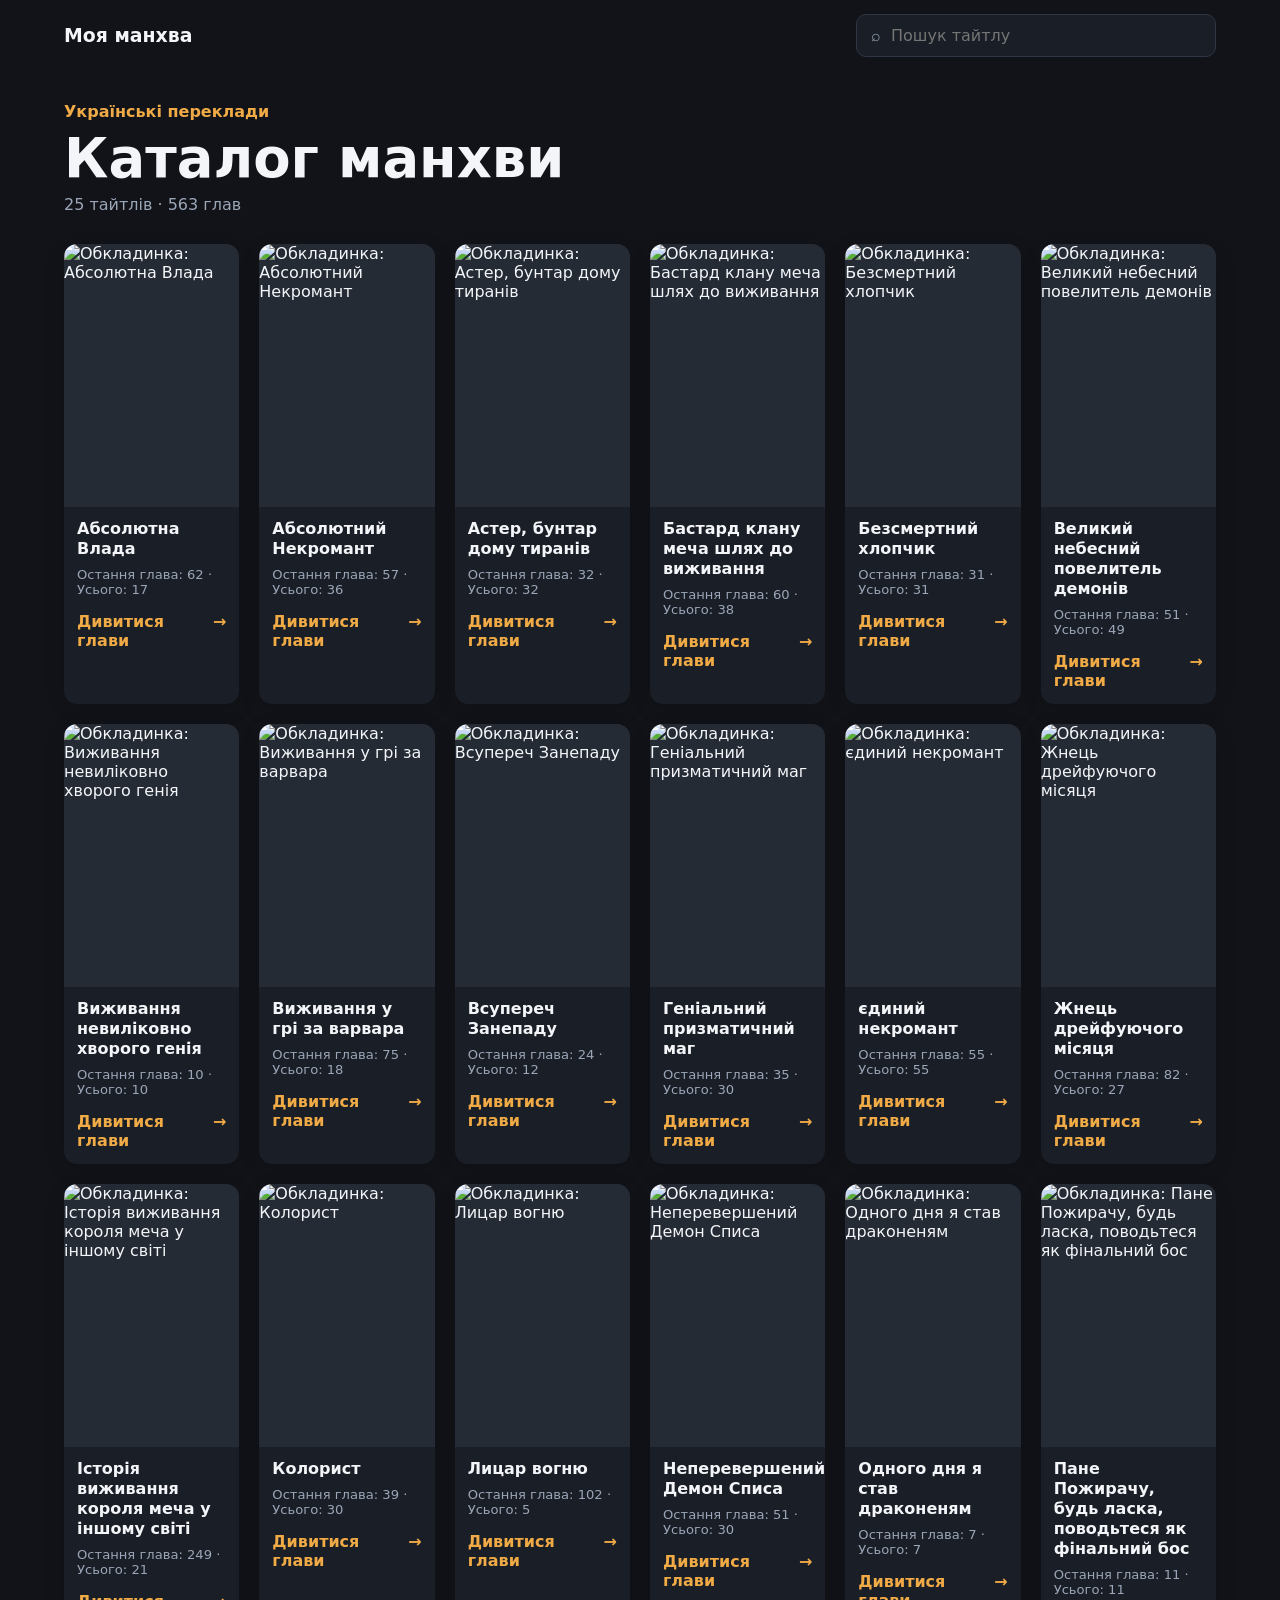
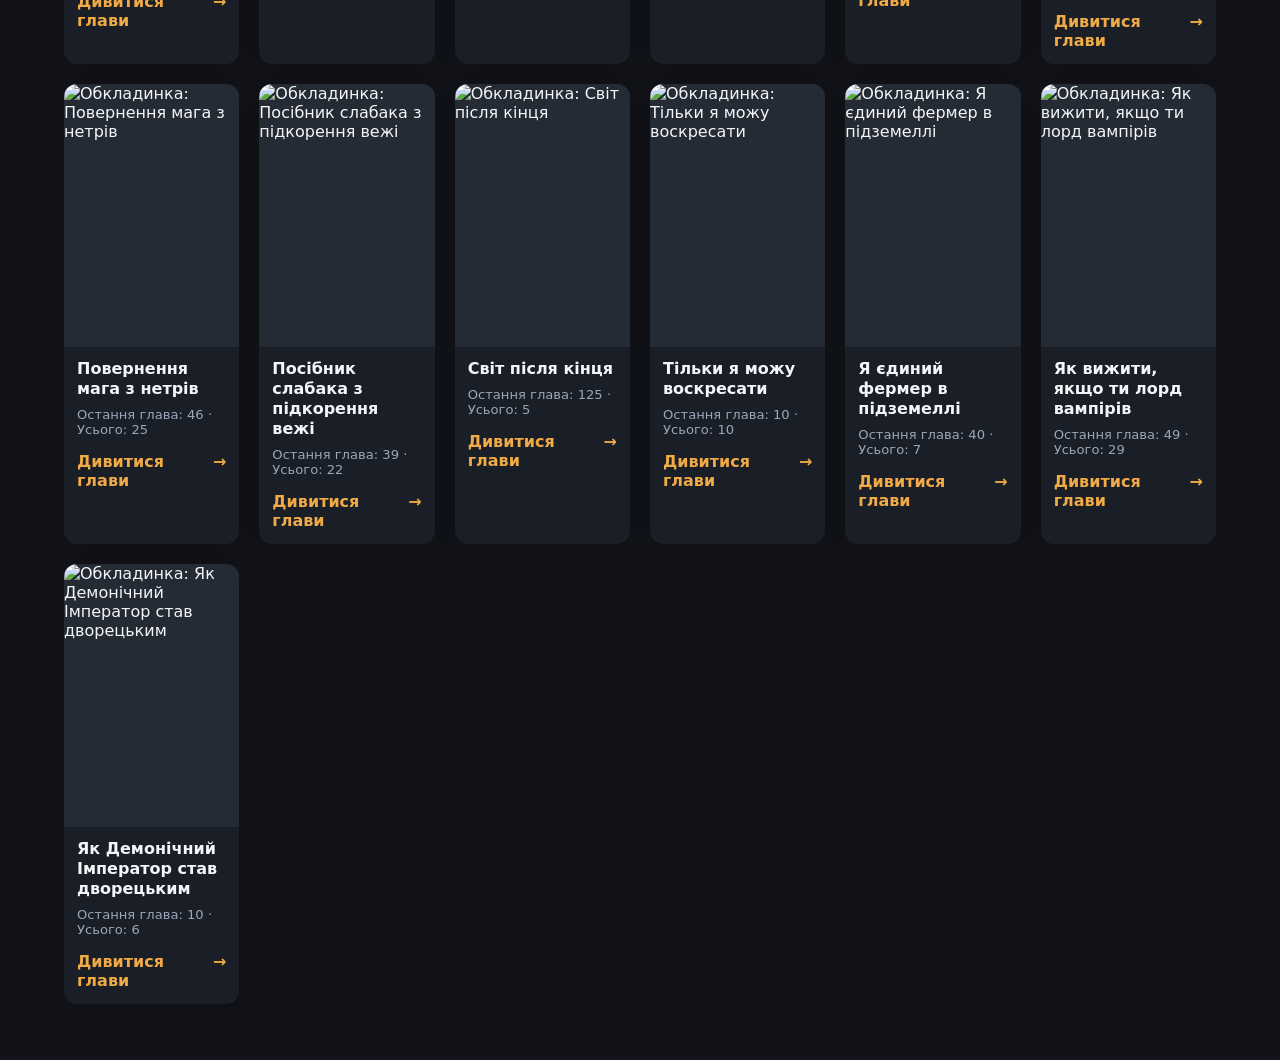
==== website/index.html @ 7aee6705 "Prepare Cloudflare Pages deployment" ====
<!doctype html>
<html lang="uk">
  <head>
    <meta charset="utf-8">
    <meta name="viewport" content="width=device-width, initial-scale=1">
    <meta name="theme-color" content="#111318">
    <title>Моя манхва</title>
    <link rel="stylesheet" href="assets/style.css">
  </head>
  <body>
    <header class="site-header"><a class="brand" href="/">Моя манхва</a><label class="search"><span>⌕</span><input id="search" type="search" placeholder="Пошук тайтлу" autocomplete="off"></label></header>
    <main>
      <section class="intro"><p>Українські переклади</p><h1>Каталог манхви</h1><span id="summary"></span></section>
      <section id="catalog" class="catalog" aria-live="polite"></section>
      <p id="empty" class="empty" hidden>Нічого не знайдено.</p>
    </main>
    <template id="card-template"><article class="card"><img class="cover" alt=""><div class="details"><h2></h2><p class="chapter"></p><a class="read" href="#">Дивитися глави <span>→</span></a></div></article></template>
    <script src="data/config.js"></script><script src="data/catalog.js"></script><script src="assets/app.js"></script>
  </body>
</html>
---- website/assets/style.css ----
:root{color-scheme:dark;--bg:#111318;--panel:#1a1e26;--muted:#9ba6b8;--text:#f3f5f8;--accent:#f0aa46}*{box-sizing:border-box}body{margin:0;background:var(--bg);color:var(--text);font-family:system-ui,-apple-system,"Segoe UI",sans-serif}.site-header{height:70px;max-width:1200px;margin:auto;padding:0 24px;display:flex;align-items:center;justify-content:space-between;gap:20px}.brand{color:var(--text);font-size:1.18rem;font-weight:800;text-decoration:none}.search{display:flex;align-items:center;gap:8px;width:min(360px,55vw);padding:10px 14px;border:1px solid #303744;border-radius:10px;background:var(--panel);color:var(--muted)}.search input{width:100%;border:0;outline:0;background:transparent;color:var(--text);font:inherit}main{max-width:1200px;margin:auto;padding:32px 24px 56px}.intro{margin-bottom:30px}.intro p{margin:0 0 6px;color:var(--accent);font-weight:700}.intro h1{margin:0 0 5px;font-size:clamp(2rem,5vw,3.4rem)}.intro span{color:var(--muted)}.catalog{display:grid;grid-template-columns:repeat(auto-fill,minmax(175px,1fr));gap:20px}.card{min-width:0;background:var(--panel);border-radius:13px;overflow:hidden;box-shadow:0 5px 20px #0002;transition:transform .15s}.card:hover{transform:translateY(-4px)}.cover{width:100%;aspect-ratio:2/3;display:block;object-fit:cover;background:#252b35}.details{padding:12px 13px 14px}.details h2{margin:0 0 8px;font-size:1rem;line-height:1.25}.chapter{margin:0;color:var(--muted);font-size:.82rem}.read{display:flex;justify-content:space-between;margin-top:15px;color:var(--accent);font-weight:700;text-decoration:none}.empty{color:var(--muted)}.chapters-page{max-width:780px}.back{color:var(--accent);text-decoration:none}.chapters-page h1{margin:22px 0}.chapter-list{display:grid;gap:8px}.chapter-row{display:flex;align-items:center;gap:16px;padding:14px 16px;border-radius:10px;background:var(--panel)}.chapter-row small{color:var(--muted);margin-right:auto}.chapter-row button{border:0;border-radius:7px;padding:8px 12px;color:#7e8796;background:#303744}@media(max-width:520px){.site-header{padding:0 16px}.brand{font-size:1rem}main{padding:24px 16px}.catalog{grid-template-columns:repeat(2,minmax(0,1fr));gap:12px}.details{padding:10px}.details h2{font-size:.92rem}.chapter{font-size:.74rem}.read{font-size:.86rem}}
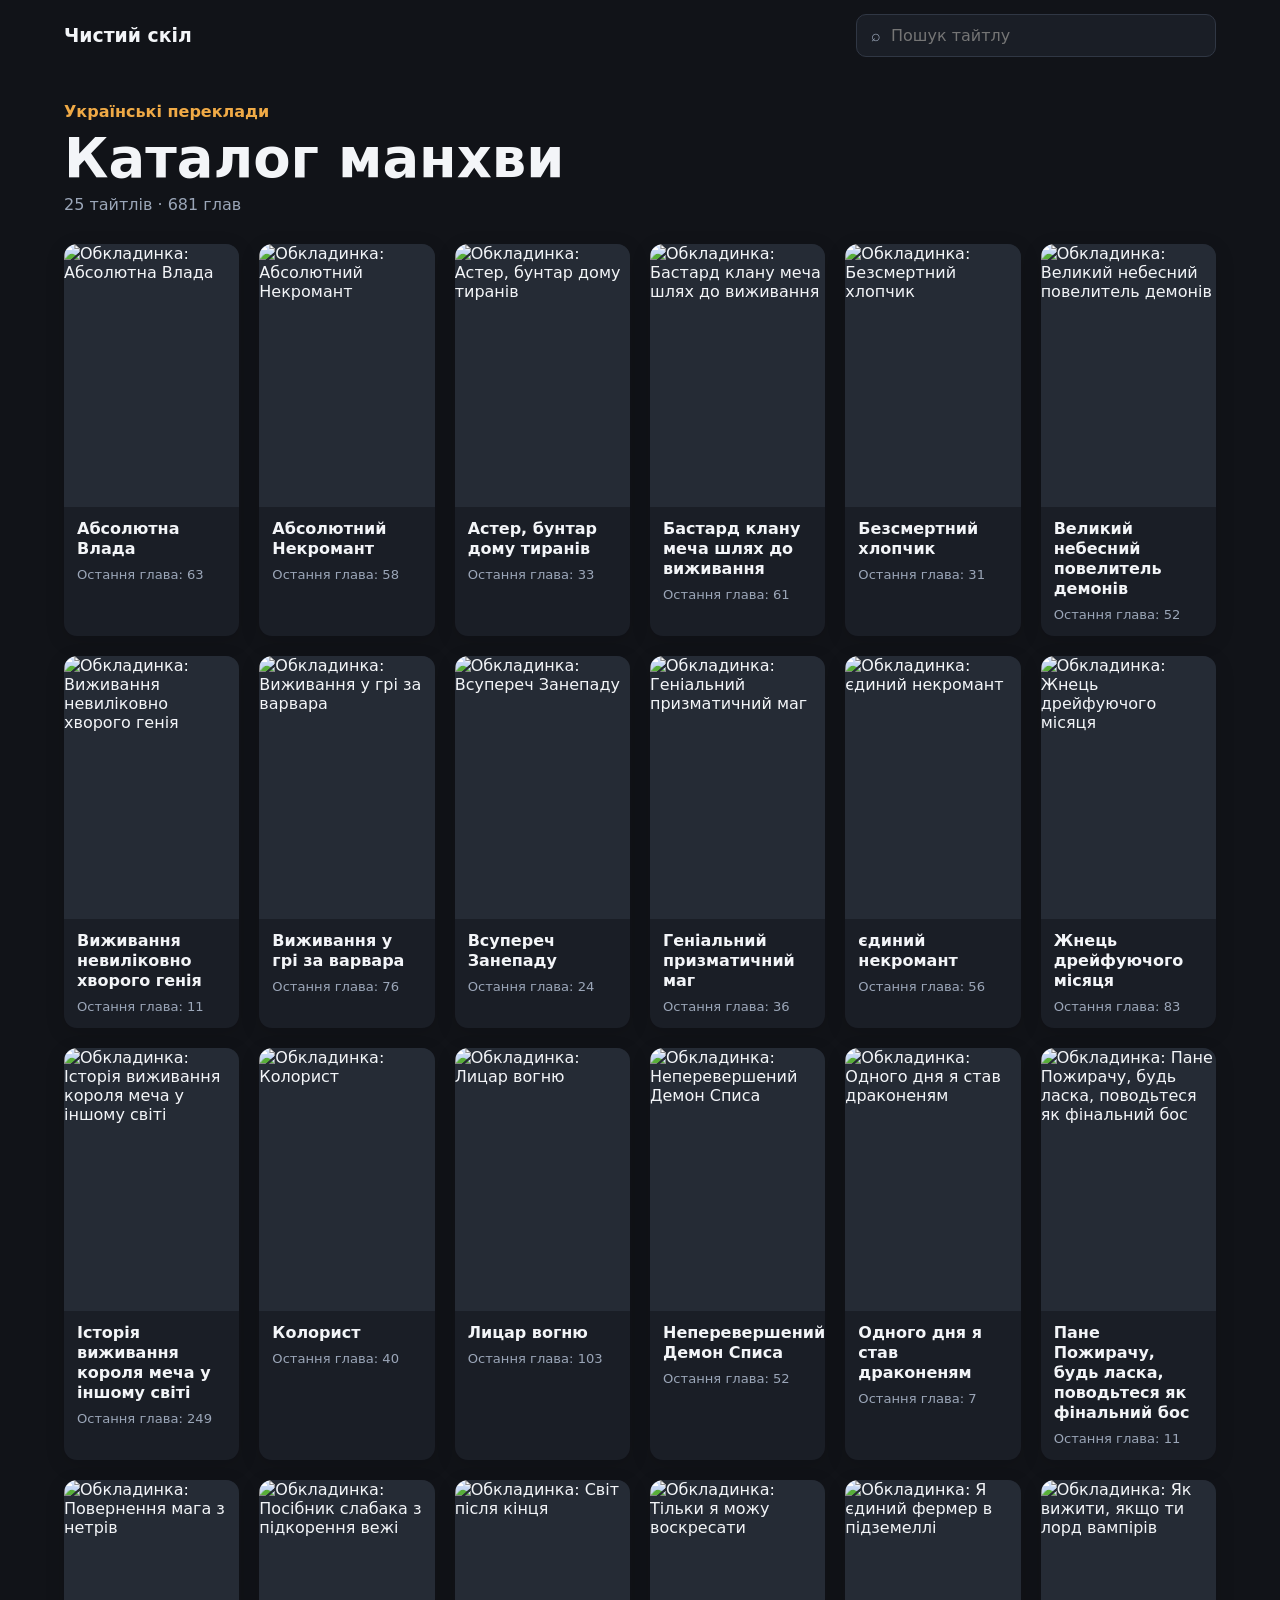
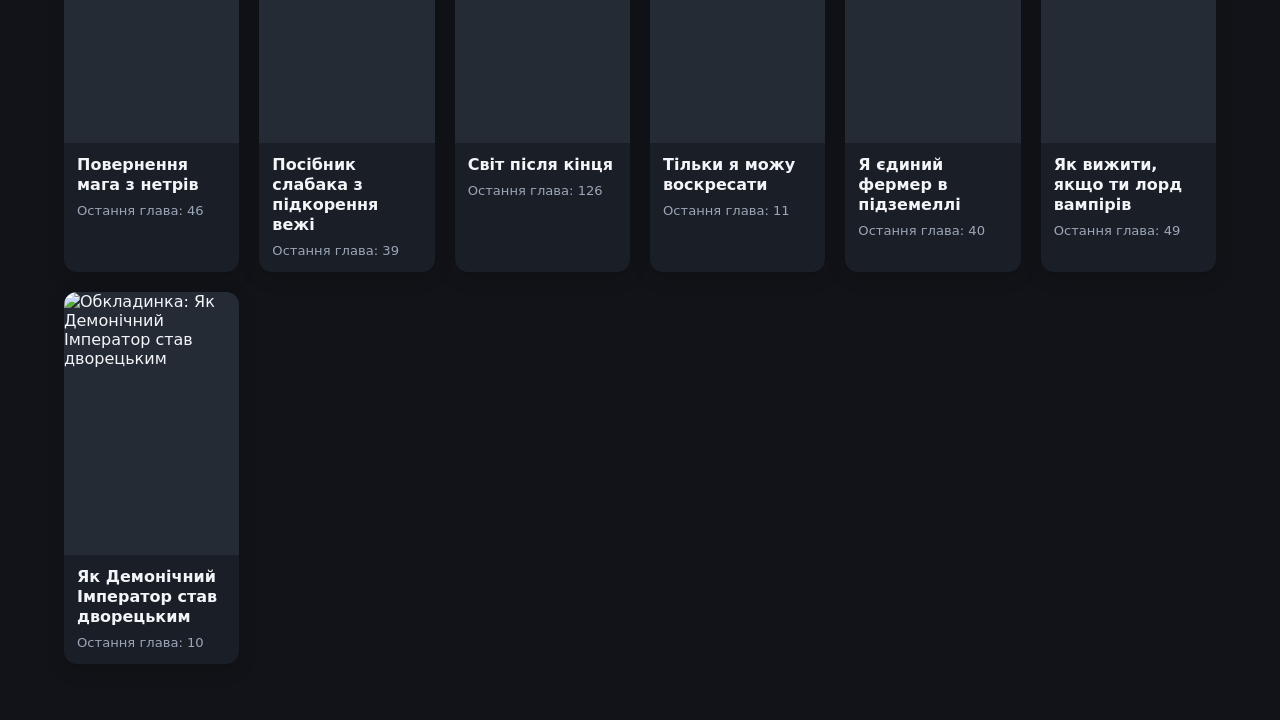
==== commit 697f36e8: "design: clickable cards, remove counts, sort by recent updates, rename site" ====
--- a/website/index.html
+++ b/website/index.html
@@ -4,17 +4,17 @@
     <meta charset="utf-8">
     <meta name="viewport" content="width=device-width, initial-scale=1">
     <meta name="theme-color" content="#111318">
-    <title>Моя манхва</title>
+    <title>Чистий скіл</title>
     <link rel="stylesheet" href="assets/style.css">
   </head>
   <body>
-    <header class="site-header"><a class="brand" href="/">Моя манхва</a><label class="search"><span>⌕</span><input id="search" type="search" placeholder="Пошук тайтлу" autocomplete="off"></label></header>
+    <header class="site-header"><a class="brand" href="/">Чистий скіл</a><label class="search"><span>⌕</span><input id="search" type="search" placeholder="Пошук тайтлу" autocomplete="off"></label></header>
     <main>
       <section class="intro"><p>Українські переклади</p><h1>Каталог манхви</h1><span id="summary"></span></section>
       <section id="catalog" class="catalog" aria-live="polite"></section>
       <p id="empty" class="empty" hidden>Нічого не знайдено.</p>
     </main>
-    <template id="card-template"><article class="card"><img class="cover" alt=""><div class="details"><h2></h2><p class="chapter"></p><a class="read" href="#">Дивитися глави <span>→</span></a></div></article></template>
-    <script src="data/config.js"></script><script src="data/catalog.js"></script><script src="assets/app.js"></script>
+    <template id="card-template"><a class="card" href="#"><img class="cover" alt=""><div class="details"><h2></h2><p class="chapter"></p></div></a></template>
+    <script src="data/config.js"></script><script src="data/catalog.js"></script><script src="data/last-updated.js"></script><script src="assets/app.js"></script>
   </body>
 </html>
--- a/website/assets/style.css
+++ b/website/assets/style.css
@@ -1 +1 @@
-:root{color-scheme:dark;--bg:#111318;--panel:#1a1e26;--muted:#9ba6b8;--text:#f3f5f8;--accent:#f0aa46}*{box-sizing:border-box}body{margin:0;background:var(--bg);color:var(--text);font-family:system-ui,-apple-system,"Segoe UI",sans-serif}.site-header{height:70px;max-width:1200px;margin:auto;padding:0 24px;display:flex;align-items:center;justify-content:space-between;gap:20px}.brand{color:var(--text);font-size:1.18rem;font-weight:800;text-decoration:none}.search{display:flex;align-items:center;gap:8px;width:min(360px,55vw);padding:10px 14px;border:1px solid #303744;border-radius:10px;background:var(--panel);color:var(--muted)}.search input{width:100%;border:0;outline:0;background:transparent;color:var(--text);font:inherit}main{max-width:1200px;margin:auto;padding:32px 24px 56px}.intro{margin-bottom:30px}.intro p{margin:0 0 6px;color:var(--accent);font-weight:700}.intro h1{margin:0 0 5px;font-size:clamp(2rem,5vw,3.4rem)}.intro span{color:var(--muted)}.catalog{display:grid;grid-template-columns:repeat(auto-fill,minmax(175px,1fr));gap:20px}.card{min-width:0;background:var(--panel);border-radius:13px;overflow:hidden;box-shadow:0 5px 20px #0002;transition:transform .15s}.card:hover{transform:translateY(-4px)}.cover{width:100%;aspect-ratio:2/3;display:block;object-fit:cover;background:#252b35}.details{padding:12px 13px 14px}.details h2{margin:0 0 8px;font-size:1rem;line-height:1.25}.chapter{margin:0;color:var(--muted);font-size:.82rem}.read{display:flex;justify-content:space-between;margin-top:15px;color:var(--accent);font-weight:700;text-decoration:none}.empty{color:var(--muted)}.chapters-page{max-width:780px}.back{color:var(--accent);text-decoration:none}.chapters-page h1{margin:22px 0}.chapter-list{display:grid;gap:8px}.chapter-row{display:flex;align-items:center;gap:16px;padding:14px 16px;border-radius:10px;background:var(--panel)}.chapter-row small{color:var(--muted);margin-right:auto}.chapter-row button{border:0;border-radius:7px;padding:8px 12px;color:#7e8796;background:#303744}@media(max-width:520px){.site-header{padding:0 16px}.brand{font-size:1rem}main{padding:24px 16px}.catalog{grid-template-columns:repeat(2,minmax(0,1fr));gap:12px}.details{padding:10px}.details h2{font-size:.92rem}.chapter{font-size:.74rem}.read{font-size:.86rem}}
+:root{color-scheme:dark;--bg:#111318;--panel:#1a1e26;--muted:#9ba6b8;--text:#f3f5f8;--accent:#f0aa46}*{box-sizing:border-box}body{margin:0;background:var(--bg);color:var(--text);font-family:system-ui,-apple-system,"Segoe UI",sans-serif}.site-header{height:70px;max-width:1200px;margin:auto;padding:0 24px;display:flex;align-items:center;justify-content:space-between;gap:20px}.brand{color:var(--text);font-size:1.18rem;font-weight:800;text-decoration:none}.search{display:flex;align-items:center;gap:8px;width:min(360px,55vw);padding:10px 14px;border:1px solid #303744;border-radius:10px;background:var(--panel);color:var(--muted)}.search input{width:100%;border:0;outline:0;background:transparent;color:var(--text);font:inherit}main{max-width:1200px;margin:auto;padding:32px 24px 56px}.intro{margin-bottom:30px}.intro p{margin:0 0 6px;color:var(--accent);font-weight:700}.intro h1{margin:0 0 5px;font-size:clamp(2rem,5vw,3.4rem)}.intro span{color:var(--muted)}.catalog{display:grid;grid-template-columns:repeat(auto-fill,minmax(175px,1fr));gap:20px}.card{display:block;min-width:0;background:var(--panel);border-radius:13px;overflow:hidden;box-shadow:0 5px 20px #0002;transition:transform .15s;text-decoration:none;color:inherit}.card:hover{transform:translateY(-4px)}.cover{width:100%;aspect-ratio:2/3;display:block;object-fit:cover;background:#252b35}.details{padding:12px 13px 14px}.details h2{margin:0 0 8px;font-size:1rem;line-height:1.25}.chapter{margin:0;color:var(--muted);font-size:.82rem}.read{display:flex;justify-content:space-between;margin-top:15px;color:var(--accent);font-weight:700;text-decoration:none}.empty{color:var(--muted)}.chapters-page{max-width:780px}.back{color:var(--accent);text-decoration:none}.chapters-page h1{margin:22px 0}.chapter-list{display:grid;gap:8px}.chapter-row{display:flex;align-items:center;gap:16px;padding:14px 16px;border-radius:10px;background:var(--panel)}.chapter-row small{color:var(--muted);margin-right:auto}.chapter-row button{border:0;border-radius:7px;padding:8px 12px;color:#7e8796;background:#303744}.chapter-row .read{margin-left:auto;border-radius:7px;padding:8px 12px;color:#111318;background:var(--accent);font-weight:700;text-decoration:none}@media(max-width:520px){.site-header{padding:0 16px}.brand{font-size:1rem}main{padding:24px 16px}.catalog{grid-template-columns:repeat(2,minmax(0,1fr));gap:12px}.details{padding:10px}.details h2{font-size:.92rem}.chapter{font-size:.74rem}.read{font-size:.86rem}}
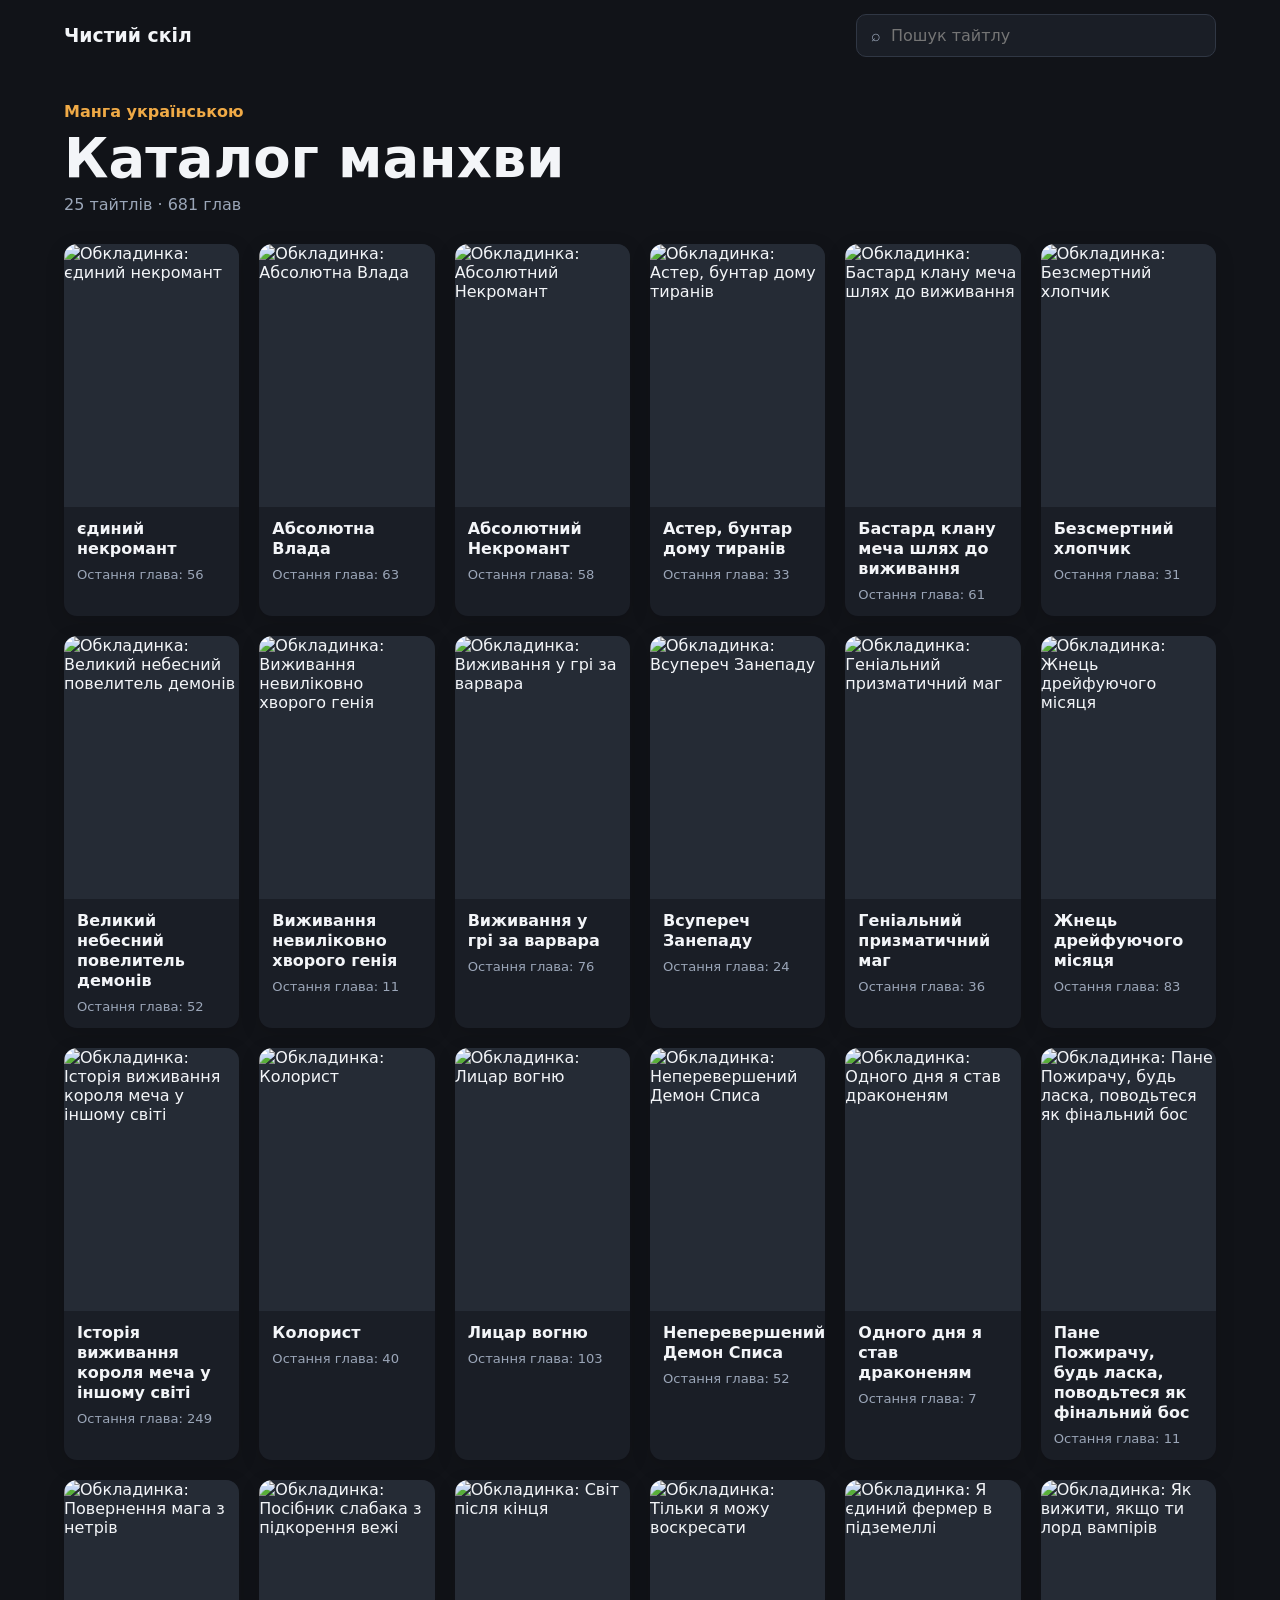
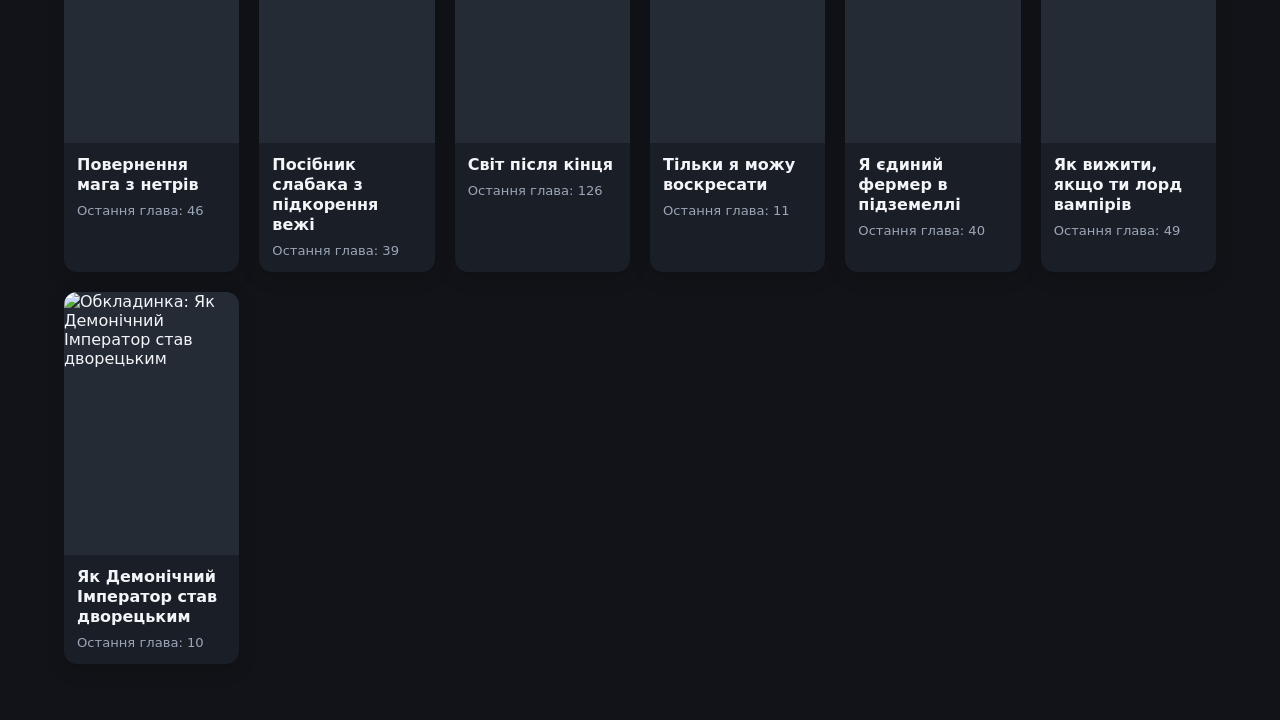
==== commit 3cb1eac2: "content: adjust tagline for better search phrasing" ====
--- a/website/index.html
+++ b/website/index.html
@@ -10,7 +10,7 @@
   <body>
     <header class="site-header"><a class="brand" href="/">Чистий скіл</a><label class="search"><span>⌕</span><input id="search" type="search" placeholder="Пошук тайтлу" autocomplete="off"></label></header>
     <main>
-      <section class="intro"><p>Українські переклади</p><h1>Каталог манхви</h1><span id="summary"></span></section>
+      <section class="intro"><p>Манга українською</p><h1>Каталог манхви</h1><span id="summary"></span></section>
       <section id="catalog" class="catalog" aria-live="polite"></section>
       <p id="empty" class="empty" hidden>Нічого не знайдено.</p>
     </main>
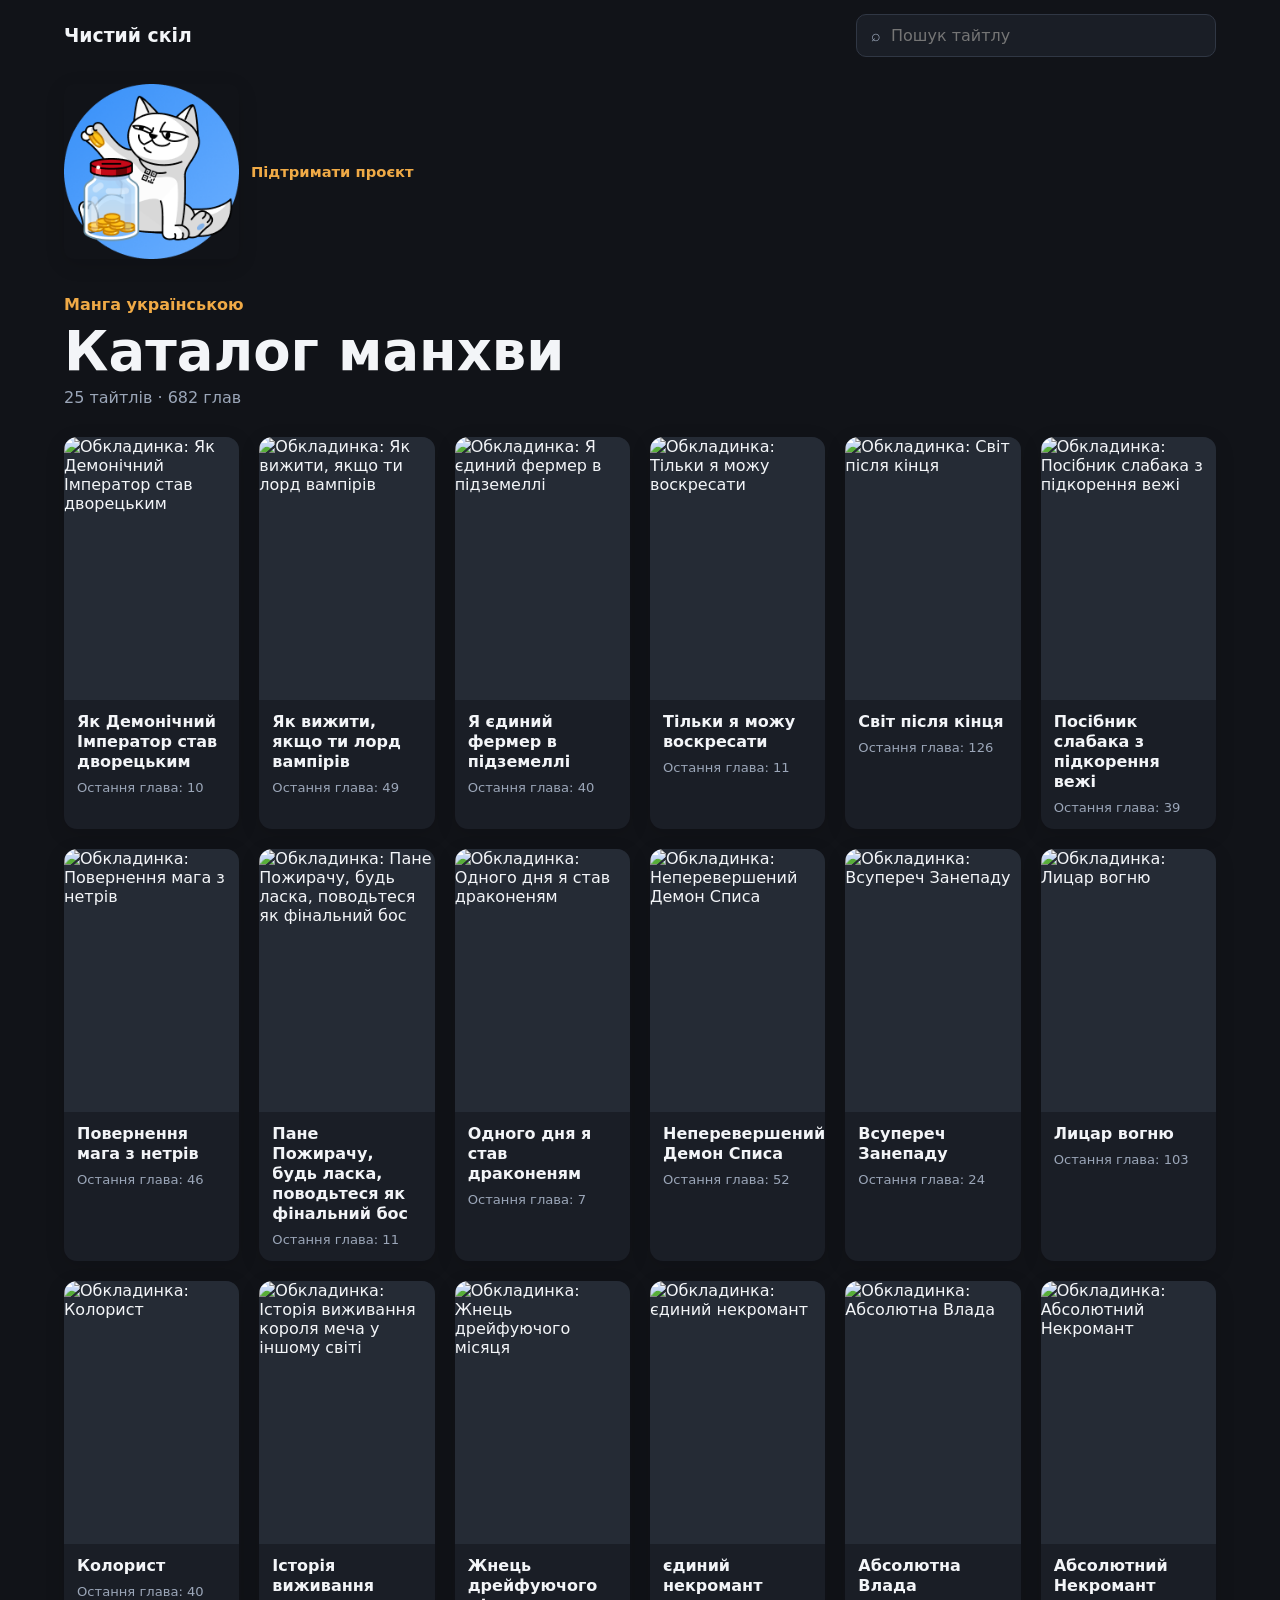
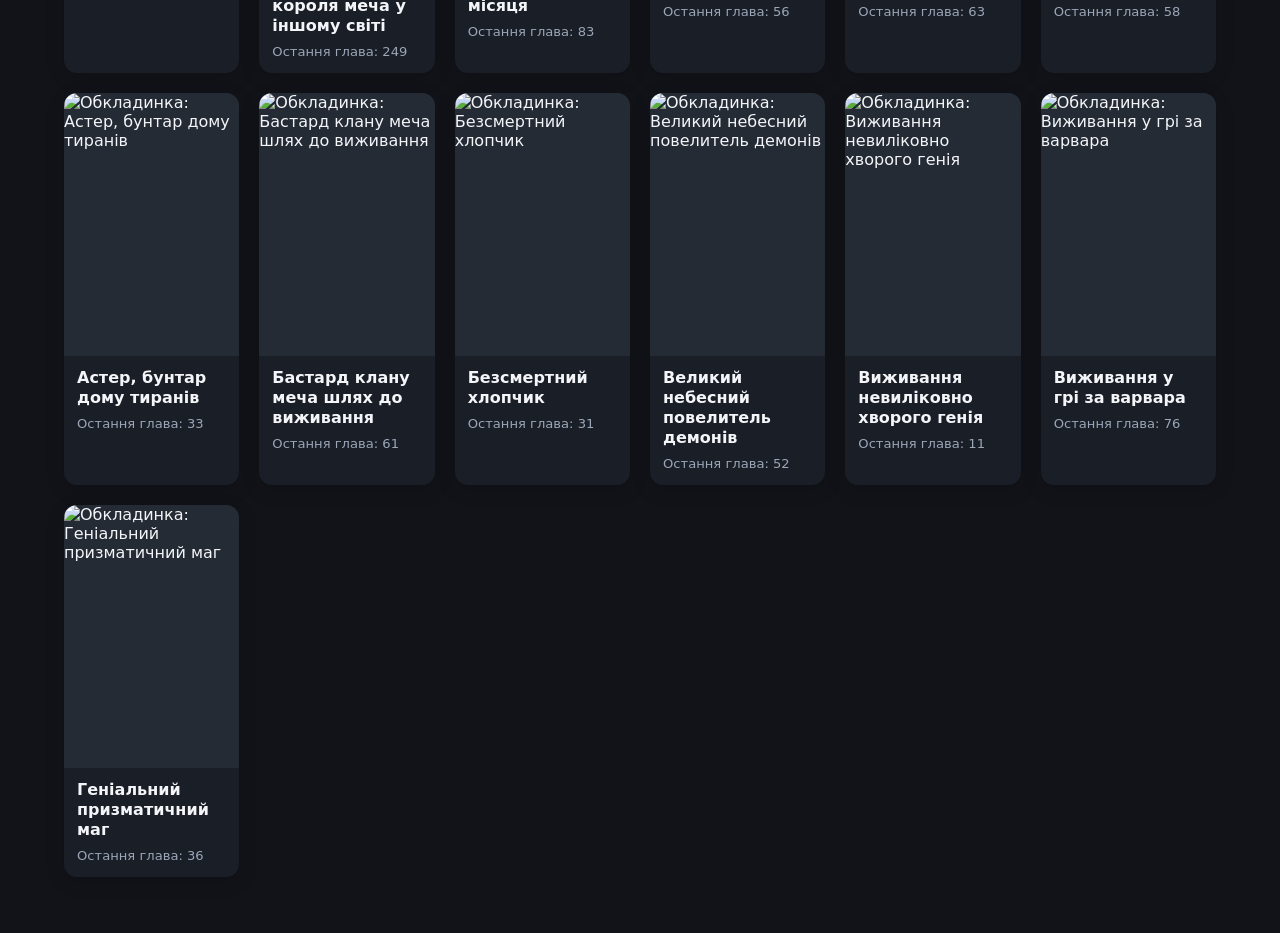
==== commit e96fb767: "feature: end-of-chapter nav, clickable chapter title, donate block, backup/restore tooling" ====
--- a/website/index.html
+++ b/website/index.html
@@ -8,7 +8,8 @@
     <link rel="stylesheet" href="assets/style.css">
   </head>
   <body>
-    <header class="site-header"><a class="brand" href="/">Чистий скіл</a><label class="search"><span>⌕</span><input id="search" type="search" placeholder="Пошук тайтлу" autocomplete="off"></label></header>
+    <header class="site-header"><a class="brand" href="https://send.monobank.ua/jar/55oPyy9ncb" target="_blank" rel="noopener">Чистий скіл</a><label class="search"><span>⌕</span><input id="search" type="search" placeholder="Пошук тайтлу" autocomplete="off"></label></header>
+    <div class="donate-block"><a class="donate" href="https://send.monobank.ua/jar/55oPyy9ncb" target="_blank" rel="noopener"><img src="assets/donate.png" alt="Підтримати проєкт"><span>Підтримати проєкт</span></a></div>
     <main>
       <section class="intro"><p>Манга українською</p><h1>Каталог манхви</h1><span id="summary"></span></section>
       <section id="catalog" class="catalog" aria-live="polite"></section>
--- a/website/assets/style.css
+++ b/website/assets/style.css
@@ -1 +1,2 @@
-:root{color-scheme:dark;--bg:#111318;--panel:#1a1e26;--muted:#9ba6b8;--text:#f3f5f8;--accent:#f0aa46}*{box-sizing:border-box}body{margin:0;background:var(--bg);color:var(--text);font-family:system-ui,-apple-system,"Segoe UI",sans-serif}.site-header{height:70px;max-width:1200px;margin:auto;padding:0 24px;display:flex;align-items:center;justify-content:space-between;gap:20px}.brand{color:var(--text);font-size:1.18rem;font-weight:800;text-decoration:none}.search{display:flex;align-items:center;gap:8px;width:min(360px,55vw);padding:10px 14px;border:1px solid #303744;border-radius:10px;background:var(--panel);color:var(--muted)}.search input{width:100%;border:0;outline:0;background:transparent;color:var(--text);font:inherit}main{max-width:1200px;margin:auto;padding:32px 24px 56px}.intro{margin-bottom:30px}.intro p{margin:0 0 6px;color:var(--accent);font-weight:700}.intro h1{margin:0 0 5px;font-size:clamp(2rem,5vw,3.4rem)}.intro span{color:var(--muted)}.catalog{display:grid;grid-template-columns:repeat(auto-fill,minmax(175px,1fr));gap:20px}.card{display:block;min-width:0;background:var(--panel);border-radius:13px;overflow:hidden;box-shadow:0 5px 20px #0002;transition:transform .15s;text-decoration:none;color:inherit}.card:hover{transform:translateY(-4px)}.cover{width:100%;aspect-ratio:2/3;display:block;object-fit:cover;background:#252b35}.details{padding:12px 13px 14px}.details h2{margin:0 0 8px;font-size:1rem;line-height:1.25}.chapter{margin:0;color:var(--muted);font-size:.82rem}.read{display:flex;justify-content:space-between;margin-top:15px;color:var(--accent);font-weight:700;text-decoration:none}.empty{color:var(--muted)}.chapters-page{max-width:780px}.back{color:var(--accent);text-decoration:none}.chapters-page h1{margin:22px 0}.chapter-list{display:grid;gap:8px}.chapter-row{display:flex;align-items:center;gap:16px;padding:14px 16px;border-radius:10px;background:var(--panel)}.chapter-row small{color:var(--muted);margin-right:auto}.chapter-row button{border:0;border-radius:7px;padding:8px 12px;color:#7e8796;background:#303744}.chapter-row .read{margin-left:auto;border-radius:7px;padding:8px 12px;color:#111318;background:var(--accent);font-weight:700;text-decoration:none}@media(max-width:520px){.site-header{padding:0 16px}.brand{font-size:1rem}main{padding:24px 16px}.catalog{grid-template-columns:repeat(2,minmax(0,1fr));gap:12px}.details{padding:10px}.details h2{font-size:.92rem}.chapter{font-size:.74rem}.read{font-size:.86rem}}
+:root{color-scheme:dark;--bg:#111318;--panel:#1a1e26;--muted:#9ba6b8;--text:#f3f5f8;--accent:#f0aa46}*{box-sizing:border-box}body{margin:0;background:var(--bg);color:var(--text);font-family:system-ui,-apple-system,"Segoe UI",sans-serif}.site-header{height:70px;max-width:1200px;margin:auto;padding:0 24px;display:flex;align-items:center;justify-content:space-between;gap:20px}.brand{color:var(--text);font-size:1.18rem;font-weight:800;text-decoration:none}.search{display:flex;align-items:center;gap:8px;width:min(360px,55vw);padding:10px 14px;border:1px solid #303744;border-radius:10px;background:var(--panel);color:var(--muted)}.search input{width:100%;border:0;outline:0;background:transparent;color:var(--text);font:inherit}main{max-width:1200px;margin:auto;padding:32px 24px 56px}.intro{margin-bottom:30px}.intro p{margin:0 0 6px;color:var(--accent);font-weight:700}.intro h1{margin:0 0 5px;font-size:clamp(2rem,5vw,3.4rem)}.intro span{color:var(--muted)}.catalog{display:grid;grid-template-columns:repeat(auto-fill,minmax(175px,1fr));gap:20px}.card{display:block;min-width:0;background:var(--panel);border-radius:13px;overflow:hidden;box-shadow:0 5px 20px #0002;transition:transform .15s;text-decoration:none;color:inherit}.card:hover{transform:translateY(-4px)}.cover{width:100%;aspect-ratio:2/3;display:block;object-fit:cover;background:#252b35}.details{padding:12px 13px 14px}.details h2{margin:0 0 8px;font-size:1rem;line-height:1.25}.chapter{margin:0;color:var(--muted);font-size:.82rem}.read{display:flex;justify-content:space-between;margin-top:15px;color:var(--accent);font-weight:700;text-decoration:none}.empty{color:var(--muted)}.chapters-page{max-width:780px}.back{color:var(--accent);text-decoration:none}.chapters-page h1{margin:22px 0}.chapter-list{display:grid;gap:8px}.chapter-row{display:flex;align-items:center;gap:16px;padding:14px 16px;border-radius:10px;background:var(--panel)}.chapter-row small{color:var(--muted);margin-right:auto}.chapter-row button{border:0;border-radius:7px;padding:8px 12px;color:#7e8796;background:#303744}.chapter-row .read{margin-left:auto;border-radius:7px;padding:8px 12px;color:#111318;background:var(--accent);font-weight:700;text-decoration:none}.donate-block{max-width:1200px;margin:14px auto 0;padding:0 24px}.donate{display:inline-flex;align-items:center;gap:12px;text-decoration:none}.donate img{width:175px;max-width:100%;height:auto;display:block;border-radius:10px;box-shadow:0 5px 20px #0002}.donate span{color:var(--accent);font-weight:700;font-size:.92rem}@media(max-width:520px){.site-header{padding:0 16px}.brand{font-size:1rem}main{padding:24px 16px}.catalog{grid-template-columns:repeat(2,minmax(0,1fr));gap:12px}.details{padding:10px}.details h2{font-size:.92rem}.chapter{font-size:.74rem}.read{font-size:.86rem}}
+.reader-page{max-width:900px;margin:0 auto;padding-bottom:40px}.reader-top{position:sticky;top:0;z-index:5;display:flex;align-items:center;justify-content:space-between;gap:16px;padding:14px 20px;background:var(--bg);border-bottom:1px solid #242a34}.reader-title{color:var(--muted);font-size:.85rem;text-align:right}.reader-pages{display:flex;flex-direction:column}.reader-page-img{width:100%;display:block}.reader-nav{display:flex;justify-content:space-between;gap:12px;padding:20px}.nav-btn{flex:1;text-align:center;padding:12px 16px;border-radius:9px;background:var(--panel);color:var(--accent);font-weight:700;text-decoration:none}.nav-btn.disabled{color:#4b5563;pointer-events:none}
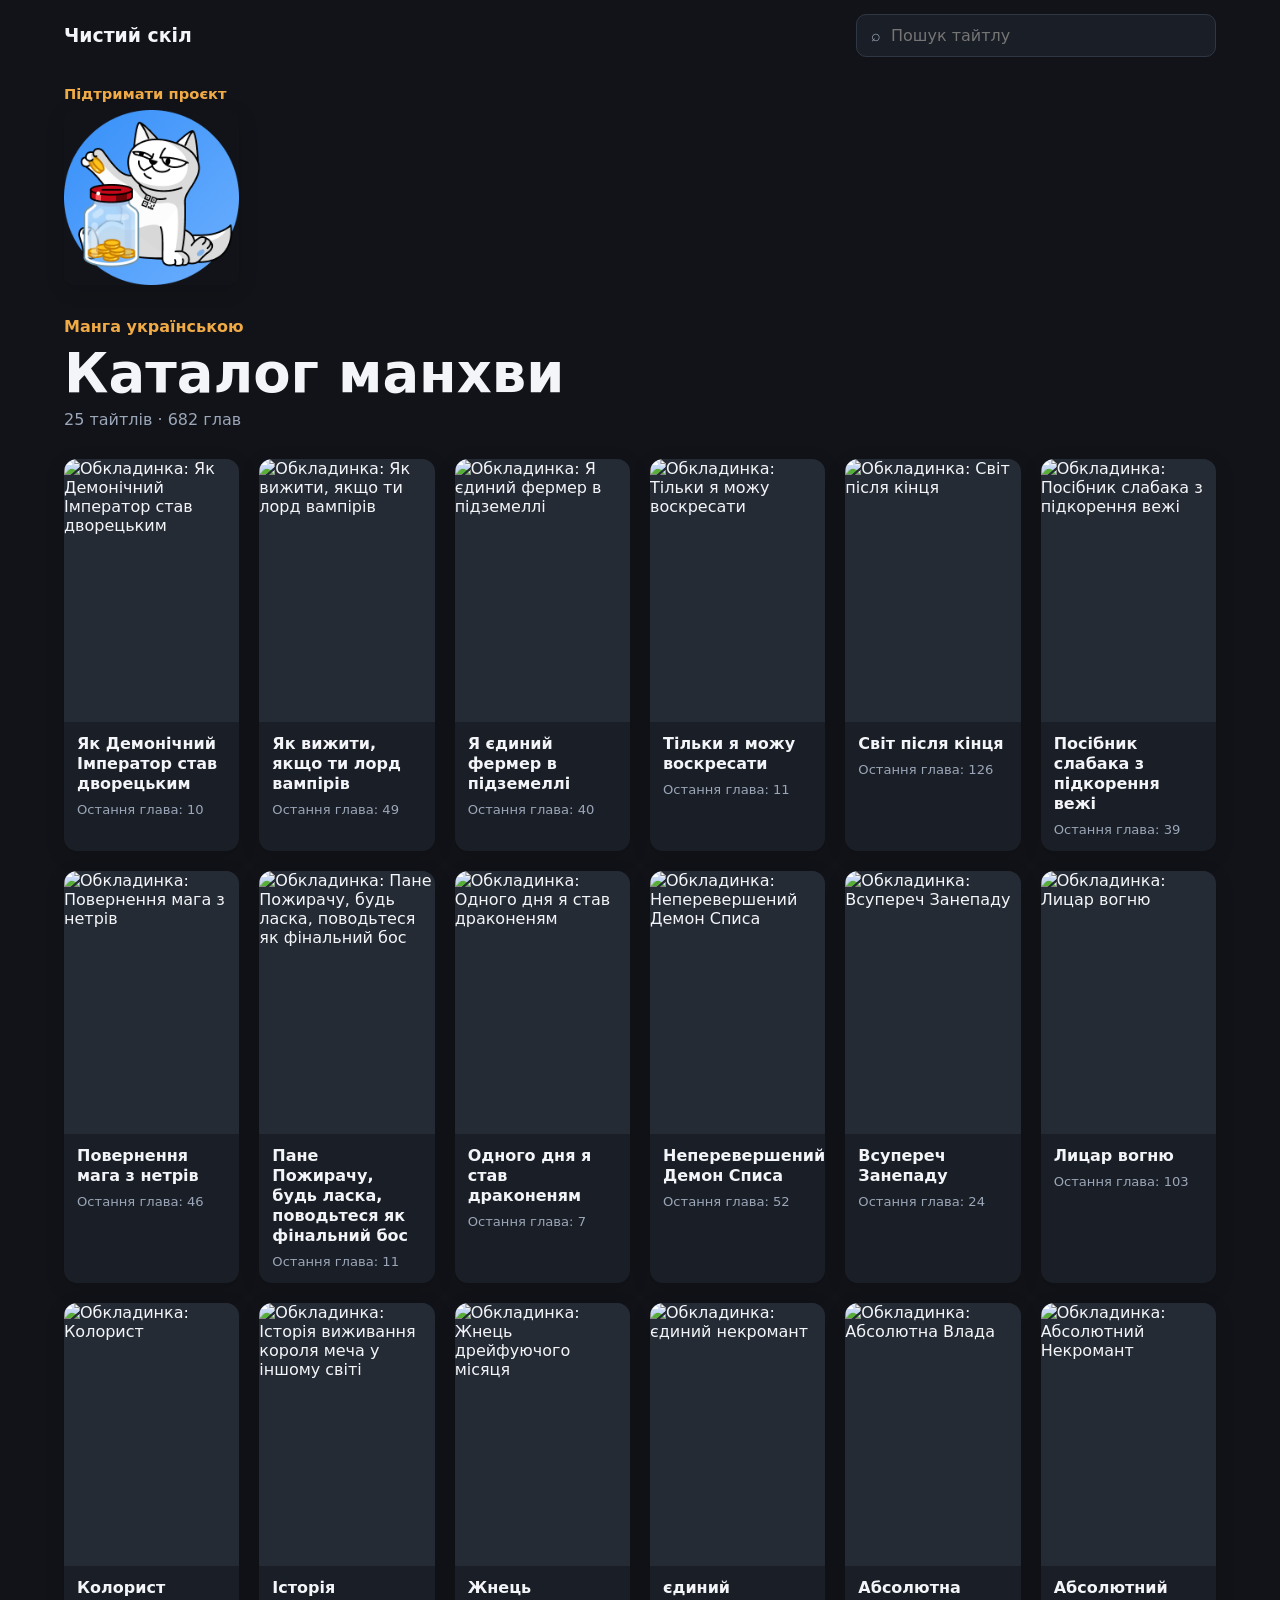
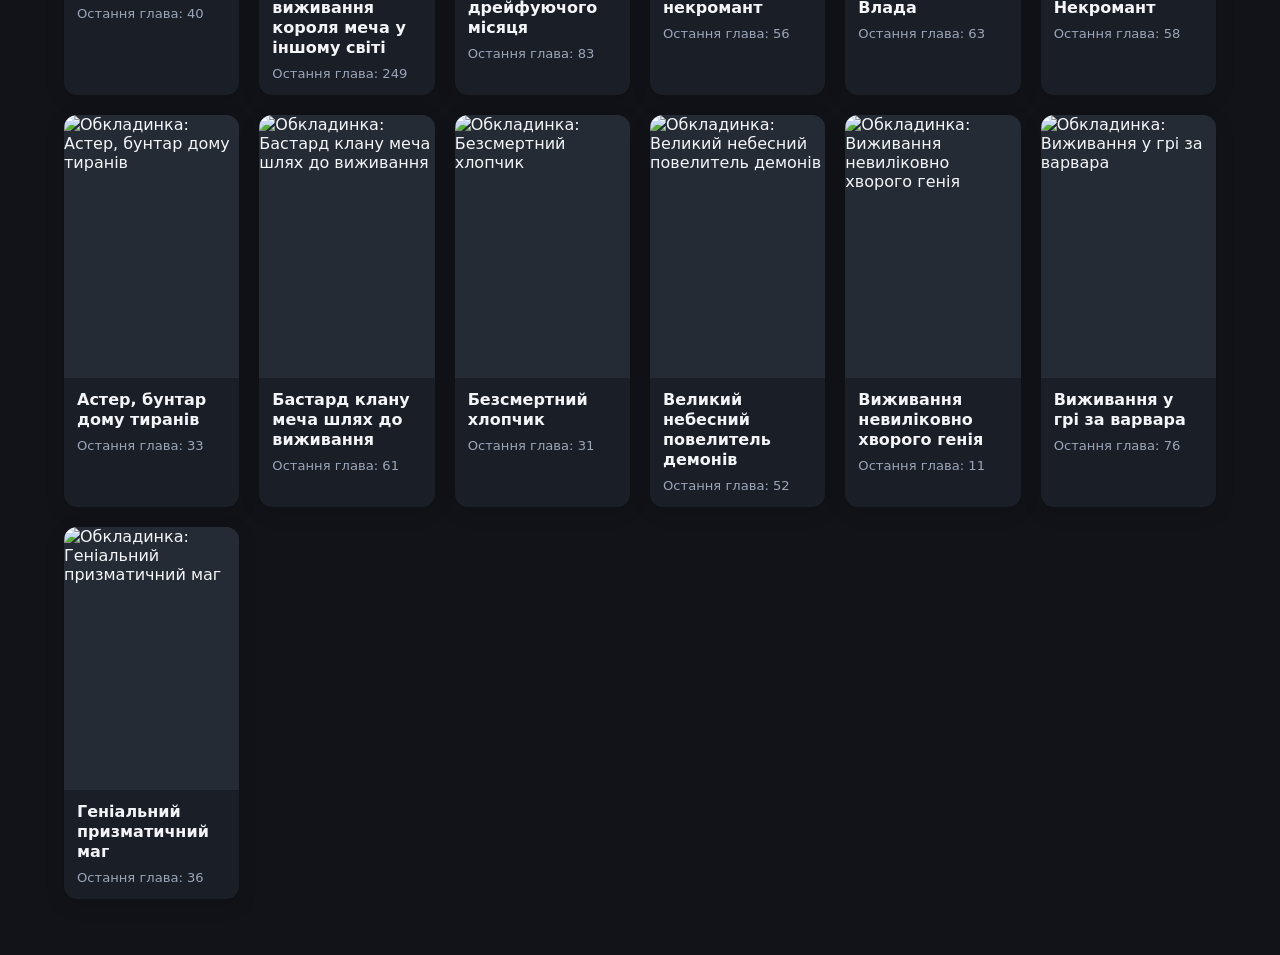
==== commit d31e3c78: "design: donate label above image instead of beside" ====
--- a/website/index.html
+++ b/website/index.html
@@ -9,7 +9,7 @@
   </head>
   <body>
     <header class="site-header"><a class="brand" href="https://send.monobank.ua/jar/55oPyy9ncb" target="_blank" rel="noopener">Чистий скіл</a><label class="search"><span>⌕</span><input id="search" type="search" placeholder="Пошук тайтлу" autocomplete="off"></label></header>
-    <div class="donate-block"><a class="donate" href="https://send.monobank.ua/jar/55oPyy9ncb" target="_blank" rel="noopener"><img src="assets/donate.png" alt="Підтримати проєкт"><span>Підтримати проєкт</span></a></div>
+    <div class="donate-block"><a class="donate" href="https://send.monobank.ua/jar/55oPyy9ncb" target="_blank" rel="noopener"><span>Підтримати проєкт</span><img src="assets/donate.png" alt="Підтримати проєкт"></a></div>
     <main>
       <section class="intro"><p>Манга українською</p><h1>Каталог манхви</h1><span id="summary"></span></section>
       <section id="catalog" class="catalog" aria-live="polite"></section>
--- a/website/assets/style.css
+++ b/website/assets/style.css
@@ -1,2 +1,2 @@
-:root{color-scheme:dark;--bg:#111318;--panel:#1a1e26;--muted:#9ba6b8;--text:#f3f5f8;--accent:#f0aa46}*{box-sizing:border-box}body{margin:0;background:var(--bg);color:var(--text);font-family:system-ui,-apple-system,"Segoe UI",sans-serif}.site-header{height:70px;max-width:1200px;margin:auto;padding:0 24px;display:flex;align-items:center;justify-content:space-between;gap:20px}.brand{color:var(--text);font-size:1.18rem;font-weight:800;text-decoration:none}.search{display:flex;align-items:center;gap:8px;width:min(360px,55vw);padding:10px 14px;border:1px solid #303744;border-radius:10px;background:var(--panel);color:var(--muted)}.search input{width:100%;border:0;outline:0;background:transparent;color:var(--text);font:inherit}main{max-width:1200px;margin:auto;padding:32px 24px 56px}.intro{margin-bottom:30px}.intro p{margin:0 0 6px;color:var(--accent);font-weight:700}.intro h1{margin:0 0 5px;font-size:clamp(2rem,5vw,3.4rem)}.intro span{color:var(--muted)}.catalog{display:grid;grid-template-columns:repeat(auto-fill,minmax(175px,1fr));gap:20px}.card{display:block;min-width:0;background:var(--panel);border-radius:13px;overflow:hidden;box-shadow:0 5px 20px #0002;transition:transform .15s;text-decoration:none;color:inherit}.card:hover{transform:translateY(-4px)}.cover{width:100%;aspect-ratio:2/3;display:block;object-fit:cover;background:#252b35}.details{padding:12px 13px 14px}.details h2{margin:0 0 8px;font-size:1rem;line-height:1.25}.chapter{margin:0;color:var(--muted);font-size:.82rem}.read{display:flex;justify-content:space-between;margin-top:15px;color:var(--accent);font-weight:700;text-decoration:none}.empty{color:var(--muted)}.chapters-page{max-width:780px}.back{color:var(--accent);text-decoration:none}.chapters-page h1{margin:22px 0}.chapter-list{display:grid;gap:8px}.chapter-row{display:flex;align-items:center;gap:16px;padding:14px 16px;border-radius:10px;background:var(--panel)}.chapter-row small{color:var(--muted);margin-right:auto}.chapter-row button{border:0;border-radius:7px;padding:8px 12px;color:#7e8796;background:#303744}.chapter-row .read{margin-left:auto;border-radius:7px;padding:8px 12px;color:#111318;background:var(--accent);font-weight:700;text-decoration:none}.donate-block{max-width:1200px;margin:14px auto 0;padding:0 24px}.donate{display:inline-flex;align-items:center;gap:12px;text-decoration:none}.donate img{width:175px;max-width:100%;height:auto;display:block;border-radius:10px;box-shadow:0 5px 20px #0002}.donate span{color:var(--accent);font-weight:700;font-size:.92rem}@media(max-width:520px){.site-header{padding:0 16px}.brand{font-size:1rem}main{padding:24px 16px}.catalog{grid-template-columns:repeat(2,minmax(0,1fr));gap:12px}.details{padding:10px}.details h2{font-size:.92rem}.chapter{font-size:.74rem}.read{font-size:.86rem}}
+:root{color-scheme:dark;--bg:#111318;--panel:#1a1e26;--muted:#9ba6b8;--text:#f3f5f8;--accent:#f0aa46}*{box-sizing:border-box}body{margin:0;background:var(--bg);color:var(--text);font-family:system-ui,-apple-system,"Segoe UI",sans-serif}.site-header{height:70px;max-width:1200px;margin:auto;padding:0 24px;display:flex;align-items:center;justify-content:space-between;gap:20px}.brand{color:var(--text);font-size:1.18rem;font-weight:800;text-decoration:none}.search{display:flex;align-items:center;gap:8px;width:min(360px,55vw);padding:10px 14px;border:1px solid #303744;border-radius:10px;background:var(--panel);color:var(--muted)}.search input{width:100%;border:0;outline:0;background:transparent;color:var(--text);font:inherit}main{max-width:1200px;margin:auto;padding:32px 24px 56px}.intro{margin-bottom:30px}.intro p{margin:0 0 6px;color:var(--accent);font-weight:700}.intro h1{margin:0 0 5px;font-size:clamp(2rem,5vw,3.4rem)}.intro span{color:var(--muted)}.catalog{display:grid;grid-template-columns:repeat(auto-fill,minmax(175px,1fr));gap:20px}.card{display:block;min-width:0;background:var(--panel);border-radius:13px;overflow:hidden;box-shadow:0 5px 20px #0002;transition:transform .15s;text-decoration:none;color:inherit}.card:hover{transform:translateY(-4px)}.cover{width:100%;aspect-ratio:2/3;display:block;object-fit:cover;background:#252b35}.details{padding:12px 13px 14px}.details h2{margin:0 0 8px;font-size:1rem;line-height:1.25}.chapter{margin:0;color:var(--muted);font-size:.82rem}.read{display:flex;justify-content:space-between;margin-top:15px;color:var(--accent);font-weight:700;text-decoration:none}.empty{color:var(--muted)}.chapters-page{max-width:780px}.back{color:var(--accent);text-decoration:none}.chapters-page h1{margin:22px 0}.chapter-list{display:grid;gap:8px}.chapter-row{display:flex;align-items:center;gap:16px;padding:14px 16px;border-radius:10px;background:var(--panel)}.chapter-row small{color:var(--muted);margin-right:auto}.chapter-row button{border:0;border-radius:7px;padding:8px 12px;color:#7e8796;background:#303744}.chapter-row .read{margin-left:auto;border-radius:7px;padding:8px 12px;color:#111318;background:var(--accent);font-weight:700;text-decoration:none}.donate-block{max-width:1200px;margin:14px auto 0;padding:0 24px}.donate{display:inline-flex;flex-direction:column;align-items:flex-start;gap:8px;text-decoration:none}.donate img{width:175px;max-width:100%;height:auto;display:block;border-radius:10px;box-shadow:0 5px 20px #0002}.donate span{color:var(--accent);font-weight:700;font-size:.92rem}@media(max-width:520px){.site-header{padding:0 16px}.brand{font-size:1rem}main{padding:24px 16px}.catalog{grid-template-columns:repeat(2,minmax(0,1fr));gap:12px}.details{padding:10px}.details h2{font-size:.92rem}.chapter{font-size:.74rem}.read{font-size:.86rem}}
 .reader-page{max-width:900px;margin:0 auto;padding-bottom:40px}.reader-top{position:sticky;top:0;z-index:5;display:flex;align-items:center;justify-content:space-between;gap:16px;padding:14px 20px;background:var(--bg);border-bottom:1px solid #242a34}.reader-title{color:var(--muted);font-size:.85rem;text-align:right}.reader-pages{display:flex;flex-direction:column}.reader-page-img{width:100%;display:block}.reader-nav{display:flex;justify-content:space-between;gap:12px;padding:20px}.nav-btn{flex:1;text-align:center;padding:12px 16px;border-radius:9px;background:var(--panel);color:var(--accent);font-weight:700;text-decoration:none}.nav-btn.disabled{color:#4b5563;pointer-events:none}
